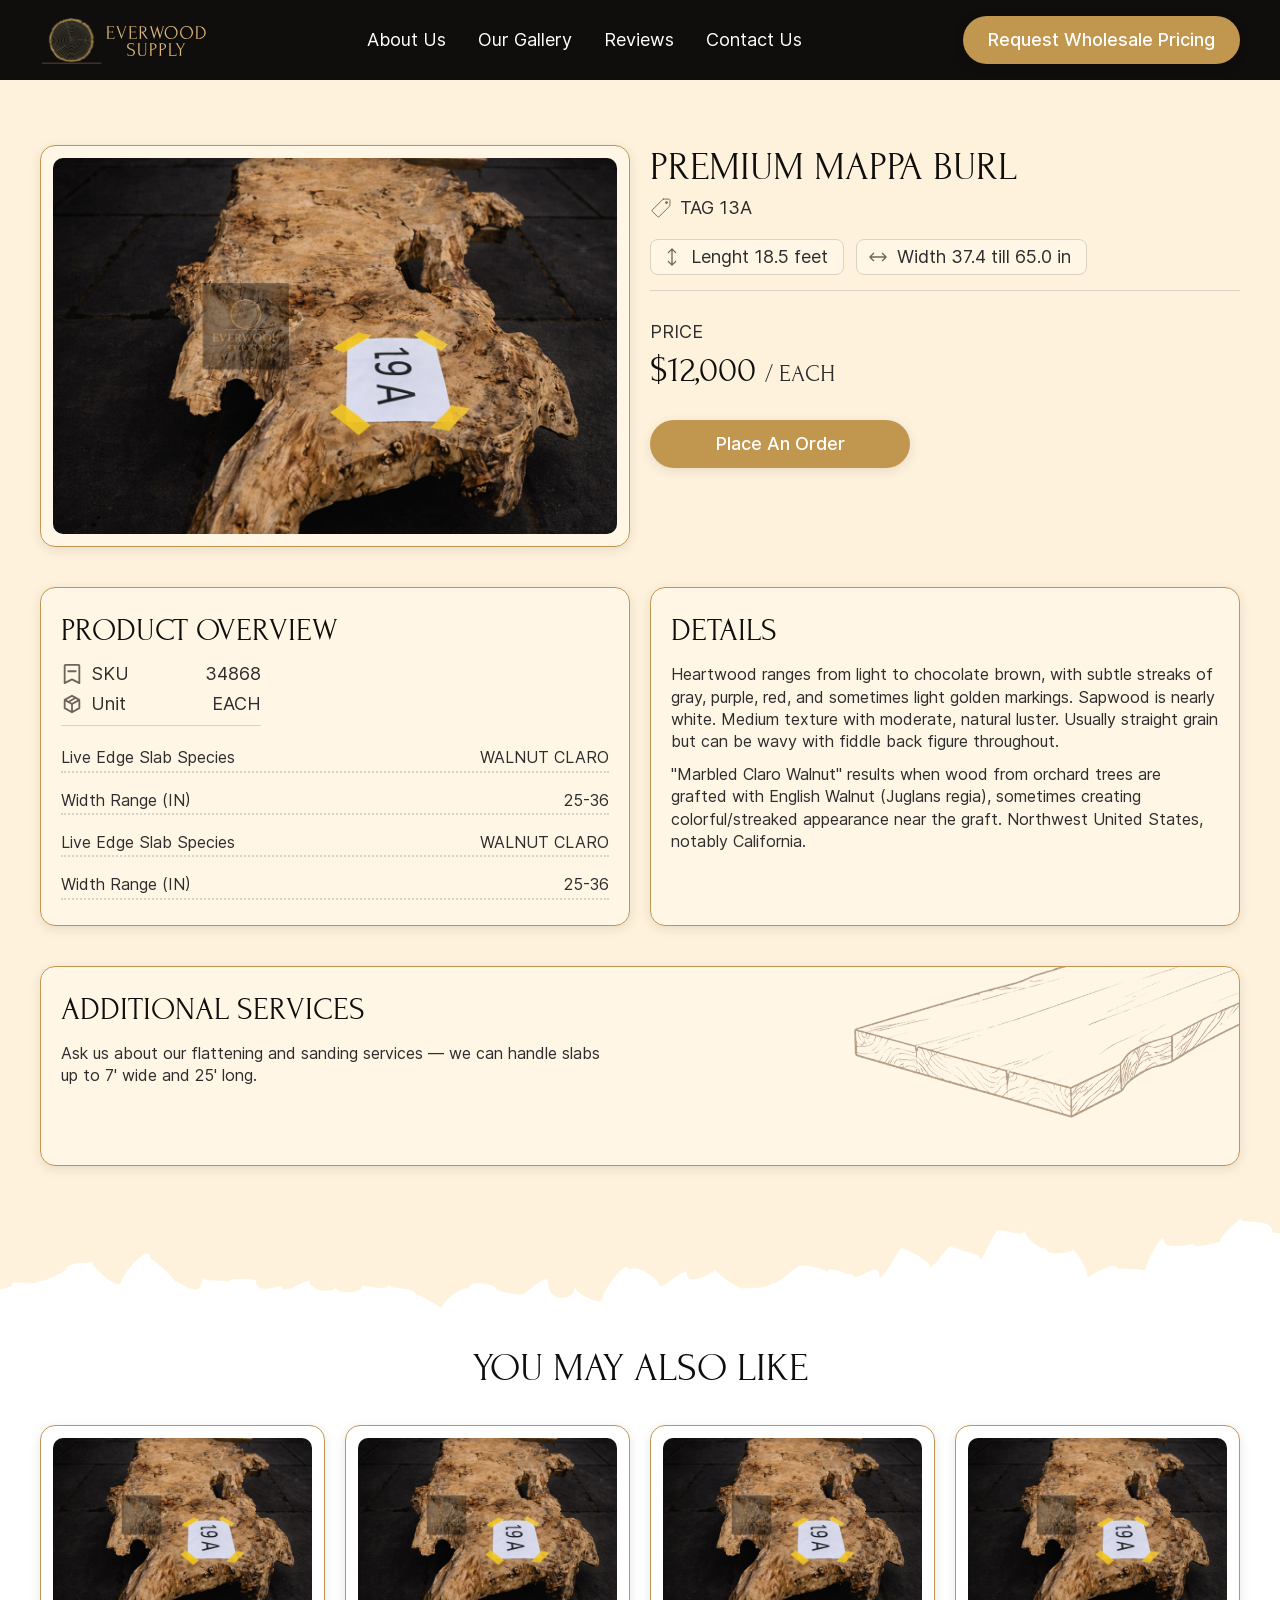
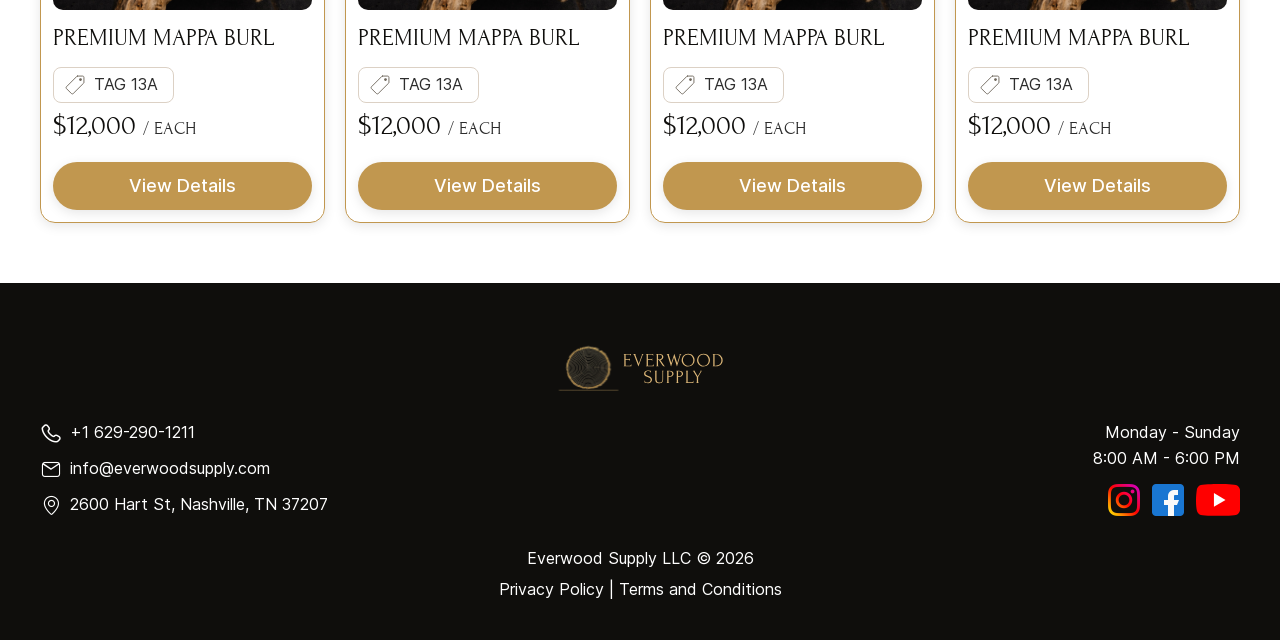
==== page-product.html @ 401f4347 "new-pages" ====
<!DOCTYPE html>
<html lang="en">
<head>
	<meta charset="utf-8">
	<meta name='robots' content='noindex, nofollow' />
	<meta name="viewport" content="width=device-width, initial-scale=1, maximum-scale=1">
	<title>Product - Everwood Supply</title>

	<link rel="stylesheet" href="css/fonts.css">
	<link rel="stylesheet" href="css/icons-font.css">
	<link rel="stylesheet" href="css/swiper-bundle.min.css">
	<link rel="stylesheet" href="css/fancybox.css">
	<link rel="stylesheet" href="css/aos.css">
	<link rel="stylesheet" href="css/main.css">
</head>

<body id="home" class="page single-our_products">
	<div class="wrapper">
		<header class="header">
			<div class="header__container">
				<a href="#home" class="header__logo logo">
					<img src="img/logo-everwood.svg" alt="logo everwood">
				</a>
				<nav class="header__menu menu">
					<ul class="header__menu-list">
						<li class="menu-item">
							<a href="#about">About us</a>
						</li>
						<li class="menu-item">
							<a href="#gallery">Our gallery</a>
						</li>
						<li class="menu-item">
							<a href="#reviews">Reviews</a>
						</li>
						<li class="menu-item">
							<a href="#contacts">Contact us</a>
						</li>
					</ul>
				</nav>
				<div class="header__buttons">
					<a class="header__btn btn scroll-btn" href="#contacts">
						<span class="btn__text">Request Wholesale Pricing</span>
					</a>
				</div>
				<div class="header__mobile-nav">
					<button class="header__mobile-burger">
						<span class="burger__icon"></span>
					</button>
					<nav class="header__mobile-menu mobile-menu">
						<!--<div class="header__mobile-logo">
							<img src="img/logo-mob-white.svg" alt="logo BPA">
						</div>-->
						<ul class="mobile-menu__list">
							<li class="menu-item">
								<a href="#about">About us</a>
							</li>
							<li class="menu-item">
								<a href="#gallery">Our gallery</a>
							</li>
							<li class="menu-item">
								<a href="#reviews">Reviews</a>
							</li>
							<li class="menu-item">
								<a href="#contacts">Contact us</a>
							</li>
						</ul>
						<div class="header__mobile-buttons">
							<a class="mobile__btn btn scroll-btn" href="#contacts">
								<span class="btn__text">Request Wholesale Pricing</span>
							</a>
						</div>
					</nav>
				</div>
			</div>
		</header>

		<main class="main-content">
			<div class="singleprod-sect sect">
				<div class="singleprod__container">
					<div class="singleprod__content">
						<div class="singleprod__img-wrap">
							<a class="singleprod__img" data-fancybox="prod-img" data-src="img/gall-img-01.jpg">
								<img src="img/gall-img-01.jpg" alt="product title">
							</a>
						</div>
						<div class="singleprod__info">
							<h1 class="singleprod__title">Premium Mappa Burl</h1>
							<div class="singleprod__tag">Tag 13A</div>
							<div class="singleprod__sizes">
								<div class="singleprod__size s-lenght">Lenght 18.5 feet</div>
								<div class="singleprod__size s-width">Width 37.4 till 65.0 in</div>
							</div>
							<div class="singleprod__price-wrap">
								<div class="singleprod__price-text">Price</div>
								<div class="singleprod__price h4">$12,000 <span>/ each</span></div>
							</div>
							<div class="singleprod__order">
								<a id="order_btn" class="singleprod__btn btn" data-fancybox data-src="#order__popup">
									<span class="btn__text">Place an order</span>
								</a>
							</div>
							<div class="singleprod__popup hidden">
								<div id="order__popup" class="order-popup">
									FORM <!-- form shortcode-->
								</div>
							</div>
						</div>
					</div>
					<div class="singleprod__addition">
						<div class="singleprod__overview">
							<div class="singleprod__subtitle h3">Product Overview</div>
							<div class="singleprod__overview-top">
								<div class="singleprod__overview-line">
									<div class="singleprod__overview-ttl ic-sku">SKU</div>
									<div class="singleprod__overview-desc">34868</div>
								</div>
								<div class="singleprod__overview-line">
									<div class="singleprod__overview-ttl ic-unit">Unit</div>
									<div class="singleprod__overview-desc">EACH</div>
								</div>
							</div>
							<div class="singleprod__overview-table">
								<div class="singleprod__overview-row">
									<div class="singleprod__overview-col">Live Edge Slab Species</div>
									<div class="singleprod__overview-col">WALNUT CLARO</div>
								</div>
								<div class="singleprod__overview-row">
									<div class="singleprod__overview-col">Width Range (IN)</div>
									<div class="singleprod__overview-col">25-36</div>
								</div>
								<div class="singleprod__overview-row">
									<div class="singleprod__overview-col">Live Edge Slab Species</div>
									<div class="singleprod__overview-col">WALNUT CLARO</div>
								</div>
								<div class="singleprod__overview-row">
									<div class="singleprod__overview-col">Width Range (IN)</div>
									<div class="singleprod__overview-col">25-36</div>
								</div>
							</div>
						</div>
						<div class="singleprod__details">
							<div class="singleprod__subtitle h3">Details</div>
							<div class="singleprod__details-text">
								<p>Heartwood ranges from light to chocolate brown, with subtle streaks of gray, purple, red, and sometimes light golden markings. Sapwood is nearly white. Medium texture with moderate, natural luster. Usually straight grain but can be wavy with fiddle back figure throughout.</p>
								<p>"Marbled Claro Walnut" results when wood from orchard trees are grafted with English Walnut (Juglans regia), sometimes creating colorful/streaked appearance near the graft. Northwest United States, notably California.</p>
							</div>
						</div>
					</div>
					<div class="singleprod__bottom">
						<div class="singleprod__service">
							<div class="singleprod__subtitle h3">Additional Services</div>
							<div class="singleprod__service-text">
								<p>Ask us about our flattening and sanding services — we can handle slabs up to 7' wide and 25' long.</p>
							</div>
						</div>
					</div>
				</div>
				<div class="selection__decor"></div>
			</div>

			<section class="similar-sect sect">
				<div class="similar__container">
					<div class="sect-header">
						<h2 class="sheader__title">You may also like</h2>
						<!--<div class="sheader__desc">
							<p>We work directly with professionals who value authenticity, premium quality, and consistency they can depend on order after order.</p>
						</div>-->
					</div>
					<div class="similar__cards products-grid">
						<div class="similar__card product-card">
							<a class="product-card__img" href="#">
								<img src="img/gall-img-01.jpg" alt="protuct title">
							</a>
							<div class="product-card__title h4">Premium Mappa Burl</div>
							<div class="product-card__info">
								<div class="product-card__tag">Tag 13A</div>
								<div class="product-card__price h4">$12,000 <span>/ each</span></div>
							</div>
							<a class="product-card__btn btn" href="#">
								<span class="btn__text">View Details</span>
							</a>
						</div>
						<div class="similar__card product-card">
							<a class="product-card__img" href="#">
								<img src="img/gall-img-01.jpg" alt="protuct title">
							</a>
							<div class="product-card__title h4">Premium Mappa Burl</div>
							<div class="product-card__info">
								<div class="product-card__tag">Tag 13A</div>
								<div class="product-card__price h4">$12,000 <span>/ each</span></div>
							</div>
							<a class="product-card__btn btn" href="#">
								<span class="btn__text">View Details</span>
							</a>
						</div>
						<div class="similar__card product-card">
							<a class="product-card__img" href="#">
								<img src="img/gall-img-01.jpg" alt="protuct title">
							</a>
							<div class="product-card__title h4">Premium Mappa Burl</div>
							<div class="product-card__info">
								<div class="product-card__tag">Tag 13A</div>
								<div class="product-card__price h4">$12,000 <span>/ each</span></div>
							</div>
							<a class="product-card__btn btn" href="#">
								<span class="btn__text">View Details</span>
							</a>
						</div>
						<div class="similar__card product-card">
							<a class="product-card__img" href="#">
								<img src="img/gall-img-01.jpg" alt="protuct title">
							</a>
							<div class="product-card__title h4">Premium Mappa Burl</div>
							<div class="product-card__info">
								<div class="product-card__tag">Tag 13A</div>
								<div class="product-card__price h4">$12,000 <span>/ each</span></div>
							</div>
							<a class="product-card__btn btn" href="#">
								<span class="btn__text">View Details</span>
							</a>
						</div>
					</div>
				</div>
			</section>
		</main>

		<footer class="footer">
			<div class="footer__container">
				<div class="footer__top">
					<div class="footer__logo">
						<img src="img/logo-everwood.svg" alt="logo everwood">
					</div>
				</div>
				<div class="footer__middle">
					<div class="footer__middle-left">
						<ul class="conts-list">
							<li><span class="_icon-phone"></span><a href="tel:+16292901211">+1 629-290-1211</a></li>
							<li><span class="_icon-email"></span><a href="mailto:info@everwoodsupply.com">info@everwoodsupply.com</a></li>
							<li><span class="_icon-locstion"></span>2600 Hart St, Nashville, TN 37207</li>
						</ul>
					</div>
					<div class="footer__middle-right">
						<div class="footer__wtime">
							<p>Monday - Sunday</p>
							<p>8:00 AM - 6:00 PM</p>
						</div>
						<ul class="soc-list">
							<li class="ins"><a href="#" target="_blank">instagram</a></li>
							<li class="fb"><a href="#" target="_blank">facebook</a></li>
							<li class="yt"><a href="#" target="_blank">youtybe</a></li>
						</ul>
					</div>
				</div>
				<div class="footer__bottom">
					<div class="footer__copy">
					    <p>Everwood Supply LLC © 2026</p>
					    <p><a href="#">Privacy Policy</a> | <a href="#">Terms and Conditions</a></p>
					</div>
				</div>
			</div>

			<div id="scr_top" class="scroll-top">
				<span class="_icon-arrow-top-b"></span>
			</div>
		</footer>
	</div>
	
	<div class="hidden"></div>

	<script src="js/jquery-3.7.1.min.js"></script>
	<script src="js/swiper-bundle.min.js"></script>
	<script src="js/fancybox.umd.js"></script>
	<script src="js/aos.js"></script>
	<script src="js/common.js"></script>	
</body>
</html>
---- css/fonts.css ----
@font-face {
    font-family: 'Forum';
    src: local('Forum'),
        url('../fonts/Forum.woff2') format('woff2');
    font-weight: normal;
    font-style: normal;
	font-display: swap;
}

@font-face {
    font-family: 'Inter';
    src: local('Inter Regular'), local('Inter-Regular'),
        url('../fonts/Inter-Regular.woff2') format('woff2');
    font-weight: normal;
    font-style: normal;
	font-display: swap;
}

@font-face {
    font-family: 'Inter';
    src: local('Inter Italic'), local('Inter-Italic'),
        url('../fonts/Inter-Italic.woff2') format('woff2');
    font-weight: normal;
    font-style: italic;
	font-display: swap;
}

@font-face {
    font-family: 'Inter';
    src: local('Inter Medium'), local('Inter-Medium'),
        url('../fonts/Inter-Medium.woff2') format('woff2');
    font-weight: 500;
    font-style: normal;
	font-display: swap;
}

@font-face {
    font-family: 'Inter';
    src: local('Inter Medium Italic'), local('Inter-MediumItalic'),
        url('../fonts/Inter-MediumItalic.woff2') format('woff2');
    font-weight: 500;
    font-style: italic;
	font-display: swap;
}

@font-face {
    font-family: 'Inter';
    src: local('Inter Bold'), local('Inter-Bold'),
        url('../fonts/Inter-Bold.woff2') format('woff2');
    font-weight: 700;
    font-style: normal;
	font-display: swap;
}

@font-face {
    font-family: 'Inter';
    src: local('Inter Bold Italic'), local('Inter-BoldItalic'),
        url('../fonts/Inter-BoldItalic.woff2') format('woff2');
    font-weight: 700;
    font-style: italic;
	font-display: swap;
}
---- css/icons-font.css ----
@font-face {
  font-family: 'icons_font';
  src:
    url('../fonts/icons_font.ttf?jn0izi') format('truetype'),
    url('../fonts/icons_font.woff?jn0izi') format('woff'),
    url('../fonts/icons_font.svg?jn0izi#icons_font') format('svg');
  font-weight: normal;
  font-style: normal;
  font-display: block;
}

[class^="_icon-"]::before, [class*=" _icon-"]::before {
  /* use !important to prevent issues with browser extensions that change fonts */
  font-family: 'icons_font' !important;
  speak: never;
  font-style: normal;
  font-weight: normal;
  font-variant: normal;
  text-transform: none;
  line-height: 1;

  /* Better Font Rendering =========== */
  -webkit-font-smoothing: antialiased;
  -moz-osx-font-smoothing: grayscale;
}

._icon-arrow-bottom-b:before {
  content: "\e90d";
}
._icon-arrow-left-b:before {
  content: "\e90e";
}
._icon-arrow-right-b:before {
  content: "\e90f";
}
._icon-arrow-top-b:before {
  content: "\e910";
}
._icon-close-icon:before {
  content: "\e90b";
}
._icon-burger-menu3:before {
  content: "\e911";
}
._icon-burger-menu2:before {
  content: "\e90c";
}
._icon-burger-menu:before {
  content: "\e900";
}
._icon-arrow-down-l:before {
  content: "\e901";
}
._icon-arrow-left-l:before {
  content: "\e902";
}
._icon-arrow-right-l:before {
  content: "\e903";
}
._icon-arrow-up:before {
  content: "\e904";
}
._icon-arrow-down:before {
  content: "\e905";
}
._icon-arrow-up-right:before {
  content: "\e906";
}
._icon-checked:before {
  content: "\e907";
}
._icon-locstion:before {
  content: "\e908";
}
._icon-phone:before {
  content: "\e909";
}
._icon-email:before {
  content: "\e90a";
}
---- css/main.css ----
/* Reset */
*,
*::before,
*::after {padding: 0; margin: 0; border: 0; -webkit-box-sizing: border-box; box-sizing: border-box;}
a {text-decoration: none; color: inherit;}
ul, ol, li {list-style: none;}
img {vertical-align: top;}
h1, h2, h3, h4, h5, h6 {font-size: inherit; font-weight: inherit;}
html, body {line-height: 1; overflow-x: hidden;}
textarea, button, input, select {font-family: inherit; font-weight: inherit; font-size: inherit; color: inherit; outline: none;}
button {cursor: pointer; background-color: inherit;}

/* Variables */
:root {
	--body-bgcolor: #FFFFFF;
	--opacity-bg: rgba(255, 255, 255, 0.25);

	--white-color: #FFFFFF;
	--light-color: #FFF2DD;
	--grey-color: #D3D3D3;
	--gray-color: #7C7C7C;
	--dark-color: #2D2D2D;
	--dark-color2: #0F0E0C;
	--brown-color: #DCD1C5;

	--accent-color: #C1974F;
	--accent-color-hover: #999999;

	--error-color: #FF0000;
	--warning-color: #c9970e;
	--success-color: #128b12;

	--border-radius: 15px;
	--box-shadow: 0 3px 12px 0 rgba(0,0,0,0.1);
	--border: 1px solid var(--accent-color);
}

/*-------------START---------------*/
/*---------------------------------*/

::-webkit-input-placeholder {
	opacity: 1;
	color: var(--gray-color);
}
::-moz-placeholder {
	opacity: 1;
	color: var(--gray-color);
}
:-ms-input-placeholder {
	opacity: 1;
	color: var(--gray-color);
}
::-ms-input-placeholder {
	opacity: 1;
	color: var(--gray-color);
}
::placeholder {
	opacity: 1;
	color: var(--gray-color);
}
::selection {
	background-color: var(--accent-color);
	color: var(--white-color);
}

html {
	overflow-x: hidden;
}

body {
	background: var(--body-bgcolor);
	font-family: 'Inter', sans-serif;
	font-size: 16px;
	line-height: 1.4;
	font-weight: 400;
	font-style: normal;
	color: var(--dark-color);
	scroll-behavior: smooth;
	min-width: 340px;
	overflow-x: hidden;
}

h1, .h1, h2, .h2, h3, .h3, h4, .h4, h5, .h5, h6, .h6 {
	display: block;
	font-family: 'Forum', serif;
	font-weight: 400;
	line-height: 1.1;
	text-transform: uppercase;
	color: var(--dark-color2);
	margin: 0;
}

h1, .h1 {
	font-size: 44px;
}

h2, .h2 {
	font-size: 40px;
}

h3, .h3 {
	font-size: 36px;
}

h4, .h4 {
	font-size: 32px;
}

h5, .h5, h6, .h6 {
	font-size: 28px;
}

.txt_page h1, .txt_page .h1 { margin-bottom: 8px;}
.txt_page h2, .txt_page .h2,
.txt_page h3, .txt_page .h3,
.txt_page h4, .txt_page .h4,
.txt_page h5, .txt_page .h5,
.txt_page h6, .txt_page .h6 {
	margin-top: 25px;
	margin-bottom: 8px;
}

b, strong { font-weight: 700; }
i, em { font-style: italic; }

a {
	color: var(--dark-color2);
	transition: all 0.3s ease;
}

a:hover, a:active {
	color: var(--accent-color);
}

img { max-width: 100%; }
video { max-width: 100%; }

p:not(:last-child) {
	margin-bottom: 10px;
}

hr {
	border: none;
	border-top: 1px solid var(--grey-color);
	text-align: center;
	height: 1px;
	margin: 20px auto;
	max-width: 90%;
}

.txt_page ol, .txt_page ol,
.txt_page ul, .txt_page ul {
	margin: 10px 0;
	padding-left: 23px;
}

.txt_page ul li {
	list-style: disc;
}

.txt_page ol li {
	list-style: decimal;
}

blockquote {
	border-left: 4px solid var(--accent-color);
	margin: 0 0 10px;
	padding: 6px 10px;
	font-style: normal;
}

.table-wrap {
	overflow-x: auto;
	width: 100%;
}

table {
	width: 100%;
	border-collapse: collapse;
	border: 1px solid var(--grey-color);
	margin-bottom: 12px;
}

tr, td {
	border: 1px solid var(--grey-color);
	padding: 5px 10px;
	vertical-align: top;
}

.hidden {
	display: none;
}

@media only screen and (max-width: 991.98px) {
	h1, .h1 {font-size: 38px;}
	h2, .h2 {font-size: 34px;}
	h3, .h3 {font-size: 30px;}
	h4, .h4 {font-size: 26px;}
	h5, .h5, h6, .h6 {font-size: 22px;}
}

@media only screen and (max-width: 574.98px) {
	h1, .h1 {font-size: 34px;}
	h2, .h2 {font-size: 30px;}
	h3, .h3 {font-size: 26px;}
	h4, .h4 {font-size: 24px;}
}

/*-------------BUTTONS-------------*/

.btn {
	position: relative;
	display: inline-flex;
	justify-content: center;
	align-items: center;
	gap: 10px;
	padding: 0 25px;
	min-width: 260px;
	background-color: var(--accent-color);
	border: none;
	outline: none;
	border-radius: 24px;
	white-space: nowrap;
	color: var(--white-color);
	height: 48px;
	font-size: 18px;
	font-weight: 500;
	text-transform: capitalize;
	line-height: 1.1;
	box-shadow: var(--box-shadow);
	cursor: pointer;
	transition: all 0.3s ease;
	overflow: hidden;
}

.btn > .btn__icon {
	font-size: 20px;
	line-height: 0;
}

.btn:hover, .btn:active, .button:focus {
	background-color: var(--accent-color-hover);
	color: var(--dark-color2);
}

/*---------Header-Main-Footer---------*/
/*------------------------------------*/

.wrapper {
	position: relative;
	min-height: 100%;
	display: flex;
	flex-direction: column;
	overflow: clip;
}

.wrapper > .main-content {
	flex-grow: 1;
	padding-top: 80px;
}

/*.home .wrapper > .main-content {
	padding-top: 0;
}*/

[class*="__container"] {
	position: relative;
	max-width: 1240px;
	width: 100%;
	padding-left: 20px;
	padding-right: 20px;
	margin: 0 auto;
}

[class*="__container"].c--xl {
	max-width: 1680px;
}

[class*="__container"].no--padding {
	padding-left: 0;
	padding-right: 0;
}

[class*="__container-ff"] {
	position: relative;
	max-width: 100%;
	width: 100%;
	padding: 0;
	margin: 0;
}

.fancybox__container {
	position: fixed;
	max-width: inherit;
	padding-left: inherit;
	padding-right: inherit;
	margin: inherit;
	--fancybox-bg: rgba(0, 0, 0, 0.7);
}

.header {
	position: fixed;
	width: 100%;
	top: 0;
	left: 0;
	z-index: 50;
	height: 80px;
}

.header::before {
	background-color: var(--dark-color2);
	content: '';
	position: absolute;
	top: 0;
	left: 0;
	width: 100%;
	height: 100%;
	z-index: 3;
	transition: all 0.3s ease;
}

/*.header.header--scroll::before {}
.header.open-menu::before {}*/

.header__container {
	display: flex;
	height: 100%;
	align-items: center;
	justify-content: space-between;
	gap: 30px;
}

.header__logo,
.header__menu,
.header__buttons,
.header__mobile-nav {
	position: relative;
}

.header__logo {
	display: inline-block;
	line-height: 0;
	flex: 0 0 166px;
	z-index: 4;
	transition: all 0.3s ease;
}

.header__logo img {
	max-width: 166px;
}

.header__buttons {
	z-index: 4;
}

.header__link {
	font-size: 18px;
	text-transform: capitalize;
	color: var(--white-color);
}

.header__link:hover {
	color: var(--accent-color);
}

.header__menu {
	z-index: 4;
}

.header__menu-list {
	display: flex;
	column-gap: 32px;
	align-items: center;
	flex-wrap: wrap;
}

.header__menu-list .menu-item {
	line-height: 20px;
	font-size: 18px;
	font-weight: 400;
	text-transform: capitalize;
	position: relative;
}

.header__menu-list .menu-item > a {
	color: var(--white-color);
	padding: 2px 0;
	border-bottom: 1px solid transparent;
	display: flex;
	justify-content: center;
	align-items: center;
	gap: 6px;
	transition: all 0.3s ease;
}

.header__menu-list .menu-item.current-menu-item > a {
	color: var(--accent-color);
	border-color: var(--accent-color);
	pointer-events: none;
}

.header__menu-list .menu-item:not(.current-menu-item):hover > a {
	color: var(--accent-color);
	border-color: var(--accent-color);
}

.header__mobile-nav {
	position: relative;
	display: none;
}

.header__mobile-menu {
	display: none;
}

.header__mobile-burger {
	background-color: transparent;
	display: flex;
	align-items: center;
	justify-content: center;
	width: 36px;
	height: 36px;
	margin-right: -5px;
	cursor: pointer;
	position: relative;
	transition: all 0.3s ease;
	overflow: hidden;
	z-index: 4;
}

.burger__icon {
	padding-top: 2px;
	font-size: 24px;
	line-height: 1;
	color: var(--white-color);
}

.header__mobile-burger.active .burger__icon {
	color: var(--grey-color);
}

.burger__icon::before {
	font-family: 'icons_font';
	content: '\e900';
}

.header__mobile-burger.active .burger__icon::before {
	content: '\e90b';
}

/*-----mobile-menu-----*/

.header__mobile-menu {
	flex-direction: column;
	justify-content: center;
	align-items: center;
	gap: 60px;
	position: fixed;
	top: -100%;
	left: 0;
	width: 100%;
	height: 100%;
	background-color: var(--dark-color2);
	overflow: auto;
	padding: 90px 30px 30px;
	transition: all 0.3s;
	z-index: 2;
}

.header__mobile-menu.active {
	top: 0;
}

.mobile-menu__list {
	display: flex;
	flex-direction: column;
	align-items: center;
	gap: 10px;
}

.mobile-menu__list .menu-item {
	position: relative;
	padding: 0;
}

.mobile-menu__list .menu-item > a {
	font-size: 20px;
	font-weight: 400;
	line-height: 1.2;
	text-transform: capitalize;
	color: var(--white-color);
	display: inline-block;
	padding: 7px 0;
}

.mobile-menu__list .menu-item.current-menu-item > a,
.mobile-menu__list .menu-item > a:hover {
	color: var(--accent-color);
}

.mobile-menu__list .menu-item.current-menu-item > a {
	pointer-events: none;
}

/*---end mobile-menu---*/

@media only screen and (max-width: 1199.98px) {
	.header__menu-list {
		column-gap: 26px;
	}
}

@media only screen and (max-width: 1079.98px) {
	.wrapper > .main-content {
		padding-top: 70px;
	}
	.header {
		height: 70px;
	}
	.header__menu,
	.header__buttons {
		display: none;
	}
	.header__buttons.other--pages {
		display: block;
	}
	.header__mobile-nav {
		display: block;
		position: relative;
	}
	.header__mobile-menu {
		display: flex;
	}
}

.footer {
	background-color: var(--dark-color2);
	padding: 60px 0 40px;
	color: var(--white-color);
	font-size: 16px;
	line-height: 1.3;
}

.footer a {
	display: inline-block;
	color: var(--white-color);
}

.footer a:hover {
	color: var(--accent-color);
}

.footer__top,
.footer__middle {
	margin-bottom: 30px;
}

.footer__logo {
	max-width: 166px;
	overflow: hidden;
	line-height: 1;
	margin: 0 auto;
}

.footer__copy {
	text-align: center;
	color: var(--white-color);
}

.footer__copy a {
	color: var(--white-color);
}

.footer__copy a:hover {
	color: var(--accent-color);
}

.footer__middle {
	display: flex;
	gap: 30px;
	justify-content: space-between;
}

.footer__middle-left {
	max-width: 50%;
}

.footer__middle-right {
	max-width: 340px;
	width: 100%;
}

.conts-list {
	display: flex;
	flex-direction: column;
	gap: 12px;
}

.conts-list li {
	display: flex;
	gap: 8px;
}

.conts-list li span {
	display: inline-block;
	font-size: 22px;
	line-height: 1;
}

.footer__wtime {
	width: 100%;
	display: flex;
	flex-direction: column;
	align-items: end;
	gap: 5px;
}

.footer__wtime p {
	margin: 0;
}

.soc-list {
	margin-top: 15px;
	display: flex;
	justify-content: end;
	gap: 12px;
	line-height: 1;
}

.soc-list li > a {
	background-color: transparent;
	background-size: auto 32px;
	background-repeat: no-repeat;
	background-position: 0 0;
	display: inline-block;
	height: 32px;
	width: 32px;
	overflow: hidden;
	text-indent: -99999px;
}

.soc-list li > a:hover {
	opacity: 0.7;
}

.soc-list li.yt > a {
	background-image: url('../img/soc-yt.svg');
	width: 44px;
}

.soc-list li.ins > a {
	background-image: url('../img/soc-insta.svg');
}

.soc-list li.fb > a {
	background-image: url('../img/soc-fb.svg');
}

.scroll-top {
	position: fixed;
	display: flex;
	justify-content: center;
	align-items: center;
	background-color: var(--white-color);
	box-shadow: 0 2px 7px 0 rgba(0,0,0,0.15);
	bottom: 50px;
	right: -100%;
	color: var(--accent-color);
	line-height: 1;
	height: 40px;
	width: 40px;
	border-radius: 20px;
	padding: 3px;
	transition: all 0.8s ease;
	overflow: hidden;
	z-index: 4;
	cursor: pointer;
}

.scroll-top:hover {
	color: var(--dark-color2);
}

.scroll-top.visible {
	right: 20px;
}

.scroll-top > span {
	font-size: 18px;
	line-height: 0;
}

@media only screen and (max-width: 1079.98px) {
	.footer {
		padding-top: 40px;
	}
	.footer__middle {
		flex-direction: column;
		justify-content: center;
		align-items: center;
	}
	.footer__middle-left {
		max-width: 340px;
	}
	.footer__wtime {
		align-items: center;
		text-align: center;
	}
	.soc-list {
		justify-content: center;
	}
	.conts-list {
		align-items: center;
	}
}

/*---------All CSS----------*/
/*--------------------------*/

.sect {
	position: relative;
	padding: 55px 0;
}

.default-sect {
	padding: 60px 0 60px;
}

.default__content-text {
	margin-top: 30px;
}

.content-404 {
	padding: 80px 0;
	text-align: center;
}

.number-404 {
	font-size: 110px !important;
	font-weight: 700;
	line-height: 0.8;
	color: var(--accent-color-hover);
	margin-bottom: 25px;
}

.title-404 {
	font-size: 40px;
	font-weight: 400;
	margin-bottom: 35px !important;
	text-transform: uppercase;
}

.title-404 span {
	display: inline-block;
}

.button-back {
	margin-top: 20px;
	text-align: center;
}

.btn__back,
.btn__404 {
	min-width: 200px;
}

.sect-header {
	max-width: 800px;
	margin: 0 auto 35px;
	text-align: center;
}

.sheader__title {
	font-size: 40px;
	line-height: 1.1;
	color: var(--dark-color2);
}

.sheader__desc {
	max-width: 600px;
	margin-top: 15px;
	margin-left: auto;
	margin-right: auto;
	font-size: 16px;
	color: var(--dark-color);
}

.sheader__desc span,
.sheader__title span {
	color: var(--accent-color);
}

.sect__buttons {
	margin-top: 40px;
	position: relative;
	text-align: center;
}

.carousel__navigation {
	margin-top: 30px;
	display: flex;
	align-items: center;
	justify-content: center;
	gap: 20px;
}

.carousel__pagination {
	display: inline-flex;
	gap: 6px;
	justify-content: center;
	align-items: center;
	width: auto !important;
	min-width: 240px;
}

.carousel__pagination .swiper-pagination-bullet {
	background-color: var(--grey-color);
	width: 8px;
	height: 8px;
	border-radius: 4px;
	margin: 0 !important;
	opacity: 1;
	overflow: hidden;
	transition: all 0.3s ease;
}

.carousel__pagination .swiper-pagination-bullet:hover {
	background-color: var(--gray-color);
}

.carousel__pagination span.swiper-pagination-bullet-active:hover,
.carousel__pagination span.swiper-pagination-bullet-active {
	background-color: var(--accent-color);
	width: 20px;
	opacity: 1;
}

.carousel__btn-prev,
.carousel__btn-next {
	flex-grow: 0;
	flex-shrink: 0;
	display: flex;
	align-items: center;
	justify-content: center;
	width: 36px;
	height: 36px;
	border-radius: 18px;
	border: 2px solid var(--accent-color);
	line-height: 0;
	font-size: 18px;
	color: var(--accent-color);
	text-align: center;
	transition: all 0.3s ease;
	cursor: pointer;
	overflow: hidden;
}

.carousel__btn-prev:hover,
.carousel__btn-next:hover {
	border-color: var(--accent-color-hover);
	color: var(--accent-color-hover);
}

/*----------------------------------*/

.hero-sect {
	height: calc(100vh - 80px);
	min-height: 500px;
	padding-bottom: 190px;
}

.hero-sect::before {
	background-color: rgba(0,0,0,0.65);
	position: absolute;
	content: '';
	display: block;
	width: 100%;
	height: 100%;
	left: 0;
	top: 0;
	z-index: 2;
}

.hero__decor {
	background-color: transparent;
	background-image: url('../img/decor-bottom.svg');
	background-repeat: repeat-x;
	background-position: left bottom;
	background-size: auto 100%;
	position: absolute;
	display: block;
	width: 100%;
	height: 130px;
	left: 0;
	bottom: 0;
	z-index: 3;
}

.hero__bgs {
	position: absolute;
	left: 0;
	top: 0;
	width: 100%;
	height: 100%;
	z-index: 1;
}

.hero__bgs > img {
	width: 100%;
	height: 100%;
	object-fit: cover;
	transition: opacity 1.2s ease;
	opacity: 0;
	position: absolute;
	top: 0;
	left: 0;
}

.hero__bgs > img.active {
	opacity: 1;
}

.hero__container {
	display: flex;
	height: 100%;
	align-items: center;
	justify-content: center;
	z-index: 4;
}

.hero__content {
	max-width: 1000px;
	text-align: center;
	color: var(--light-color);
}

.hero__title {
	font-size: 68px;
	color: var(--white-color);
	text-transform: uppercase;
}

.hero__desc {
	margin-top: 15px;
	color: var(--grey-color);
	font-size: 18px;
}

.hero__desc p:not(:last-child) {
	margin-bottom: 6px;
}

.hero__buttons {
	margin-top: 35px;
}

.about-sect {
	padding-top: 80px;
	background-color: var(--light-color);
}

.about__cards {
	display: flex;
	flex-direction: column;
	gap: 40px;
}

.about__card {
	display: flex;
	align-items: center;
	gap: 40px;
}

.about__card.card-reverse {
	flex-direction: row-reverse;
}

.about__card-col {
	flex: 0 1 50%;
}

.about__card-title {
	font-size: 38px;
}

.about__card-text {
	margin-top: 15px;
}

.about__card-buttons {
	margin-top: 25px;
}

.about__card-img {
	height: 510px;
	position: relative;
	border-radius: var(--border-radius);
	border: var(--border);
	box-shadow: var(--box-shadow);
	overflow: hidden;
}

.about__card-img > img {
	width: 100%;
	height: 100%;
	object-fit: cover;
	pointer-events: none;
}

.built-sect {
	background-color: var(--light-color);
}

.built-carousel .swiper-slide {
	position: relative;
	width: 224px;
	box-sizing: border-box;
	height: auto;
}

.built__card {
	display: flex;
	flex-direction: column;
	gap: 10px;
	align-items: center;
	background-color: var(--opacity-bg);
	padding: 24px 16px 20px;
	border-radius: var(--border-radius);
	border: var(--border);
	box-shadow: var(--box-shadow);
	overflow: hidden;
	height: 100%;
	text-align: center;
	transition: all 0.3s ease;
}

.built__card:hover {
	background-color: rgba(255, 255, 255, 0.9);
}

.built__card-icon {
	flex: 0 0 114px;
	height: 114px;
	overflow: hidden;
}

.built__card-icon > img {
	width: auto;
	height: 100%;
	pointer-events: none;
}

.built__card-title {
	display: flex;
	height: 100%;
	align-items: center;
	font-size: 20px;
}

.selection-sect {
	background-color: var(--light-color);
	padding-bottom: 150px;
}

.selection__decor {
	background-color: var(--white-color);
	background-image: url('../img/decor-top.svg');
	background-repeat: repeat-x;
	background-position: left bottom;
	background-size: auto 100%;
	position: absolute;
	display: block;
	width: 100%;
	height: 130px;
	left: 0;
	bottom: 0;
	z-index: 1;
}

.selection__container {
	z-index: 2;
}

.selection__cards {
	display: flex;
	flex-wrap: wrap;
	gap: 20px;
}

.selection__card {
	flex: 0 1 calc(50% - 10px);
	background-color: var(--opacity-bg);
	border: var(--border);
	border-radius: var(--border-radius);
	box-shadow: var(--box-shadow);
	padding: 12px;
	overflow: hidden;
}

.selection__card-img {
	display: block;
	border-radius: 10px;
	cursor: pointer;
	overflow: hidden;
}

.selection__card-img img {
	transform: scale(1);
	transition: all 0.5s ease;
}

.selection__card-img:hover img {
	transform: scale(1.04);
}

.wholesale-sect {
	padding-bottom: 80px;
}

.wholesale__cards {
	display: grid;
	grid-template-columns: repeat(3, 1fr);
	grid-template-rows: repeat(2, 330px);
	grid-column-gap: 20px;
	grid-row-gap: 20px;
}

.wholesale__card {
	background-color: var(--opacity-bg);
	border: var(--border);
	border-radius: var(--border-radius);
	box-shadow: var(--box-shadow);
	overflow: hidden;
}

.wholesale__card.wcard--text {
	padding: 35px 35px;
	display: flex;
	flex-direction: column;
	justify-content: center;
	transition: all 0.3s ease;
}

.wholesale__card.wcard--text:hover {
	background-color: var(--light-color);
}

.wholesale__card-img {
	position: relative;
	height: 100%;
}

.wholesale__card-img img {
	width: 100%;
	height: 100%;
	object-fit: cover;
}

.wholesale__card-title {
	font-size: 24px;
}

.wholesale__card-text {
	margin-top: 10px;
}

.wholesale__card-text p:not(:last-child) {
	margin-bottom: 6px;
}

.trust-sect {
	padding: 80px 0;
	background-color: var(--light-color);
	background-image: url('../img/bg_trust.jpg');
	background-size: cover;
	background-position: center center;
	background-repeat: no-repeat;
}

.trust__carousel .swiper-slide {
	box-sizing: border-box;
	height: auto;
}

.trust__card {
	background-color: var(--white-color);
	border: var(--border);
	border-radius: var(--border-radius);
	box-shadow: var(--box-shadow);
	padding: 12px;
	overflow: hidden;
	height: 100%;
	transition: all 0.3s ease;
}

.trust__card-video {
	display: block;
	position: relative;
	background-color: var(--dark-color2);
	border-radius: 10px;
	height: 300px;
	cursor: pointer;
	overflow: hidden;
}

.trust__card-video > img {
	position: absolute;
	left: 0;
	right: 0;
	width: 100%;
	height: 100%;
	object-fit: cover;
	transition: all 0.5s ease;
	pointer-events: none;
	opacity: 0.6;
}

.video-play {
	display: block;
	width: 42px;
	height: 42px;
	position: absolute;
	left: 50%;
	top: 50%;
	transform: translate(-50%, -50%) scale(1);
	transition: all 0.5s ease;
	z-index: 1;
}

.trust__card-video:hover > img { opacity: 0.4; }
.trust__card-video:hover .video-play { transform: translate(-50%, -50%) scale(1.05); }

.carousel__navigation.trust--navi {
	display: none;
}

.gallery-sect {
	padding-top: 80px;
}

.reviews__carousel,
.gallery__carousel {
	position: relative;
	overflow: hidden;
	padding: 1px 1px 0;
}

.reviews__carousel .swiper-slide,
.gallery__carousel .swiper-slide {
	position: relative;
	width: calc(100% / 3 - 13.333px);
	box-sizing: border-box;
	height: auto;
}

.gallery__card {
	display: block;
	background-color: var(--gray-color);
	border: var(--border);
	border-radius: var(--border-radius);
	box-shadow: var(--box-shadow);
	overflow: hidden;
	height: 100%;
	cursor: pointer;
}

.gallery__card > img {
	transform: scale(1);
	transition: all 0.5s ease;
}

.gallery__card:hover > img {
	transform: scale(1.04);
}

.reviews__card {
	background-color: var(--white-color);
	padding: 20px 20px;
	border: var(--border);
	border-radius: var(--border-radius);
	box-shadow: var(--box-shadow);
	overflow: hidden;
	height: 100%;
	transition: all 0.3s ease;
}

.reviews__card:hover {
	background-color: var(--light-color);
}

.reviews__card-header {
	display: flex;
	gap: 12px;
	justify-content: space-between;
}

.reviews__card-icon {
	flex: 0 0 24px;
}

.reviews__card-name {
	font-size: 18px;
	font-weight: 500;
	color: var(--dark-color2);
}

.reviews__card-date {
	margin-top: 3px;
	font-size: 16px;
	color: var(--dark-color);
}

.reviews__card-rating {
	margin-top: 14px;
	margin-left: -3px;
	max-width: 118px;
	line-height: 0;
}

.reviews__card-body {
	margin-top: 5px;
	font-size: 16px;
	color: var(--dark-color);
}

.contacts-sect {
	padding-bottom: 80px;
}

.contacts__content {
	display: flex;
	gap: 20px;
}

.contacts__col {
	flex: 0 1 calc(100%/2 - 10px);
}

.contacts__form-wrap {
	position: relative;
	background-color: var(--white-color);
	padding: 18px 20px 20px;
	border: var(--border);
	border-radius: var(--border-radius);
	box-shadow: var(--box-shadow);
	overflow: hidden;
}

.contacts__map {
	position: relative;
	background-color: var(--light-color);
	border: var(--border);
	border-radius: var(--border-radius);
	box-shadow: var(--box-shadow);
	line-height: 0;
	overflow: hidden;
	height: 100%;
}

.contacts__map > iframe {
	width: 100%;
	height: 100%;
}

/*-------------------PAGES-------------------*/

.page-template-page-products .wrapper {
	background-color: var(--light-color);
}

.products-sect.sect {
	padding: 55px 0 60px;
}

.products-grid {
	display: grid;
	grid-template-columns: repeat(4, 1fr);
	row-gap: 30px;
	column-gap: 20px;
}

.product-card {
	display: flex;
	flex-direction: column;
	background-color: var(--opacity-bg);
	border: var(--border);
	border-radius: var(--border-radius);
	box-shadow: var(--box-shadow);
	padding: 12px;
	overflow: hidden;
}

.product-card__img {
	display: block;
	border-radius: 10px;
	cursor: pointer;
	overflow: hidden;
}

.product-card__img img {
	transform: scale(1);
	transition: 0.3s;
}

.product-card__img:hover > img {
	transform: scale(1.03);
}

.product-card__title {
	margin-top: 15px;
	margin-bottom: 15px;
	font-size: 24px;
}

.product-card__info {
	margin-top: auto;
}

.product-card__tag {
	position: relative;
	display: inline-flex;
	align-items: center;
	gap: 8px;
	font-size: 16px;
	font-weight: 400;
	text-transform: uppercase;
	line-height: 1.1;
	color: var(--dark-color);
	height: 36px;
	padding: 0 15px 0 10px;
	border: 1px solid var(--brown-color);
	border-radius: 8px;
	overflow: hidden;
}

.singleprod__tag::before,
.product-card__tag::before {
	background-image: url('../img/icon_pricetag-outline.svg');
	background-size: 100% auto;
	background-position: 0 0;
	background-repeat: no-repeat;
	position: relative;
	content: '';
	display: inline-block;
	width: 22px;
	height: 22px;
	overflow: hidden;
	line-height: 1;
	z-index: 1;
}

.product-card__price {
	margin-top: 8px;
	font-size: 28px;
}

.product-card__price span {
	font-size: 18px;
	color: var(--dark-color);
}

.product-card__btn {
	margin-top: 20px;
	min-width: auto;
}

.singleprod-sect.sect {
	background-color: var(--light-color);
	padding: 65px 0 145px;
}

.singleprod__content {
	display: grid;
	grid-template-columns: repeat(2, 1fr);
	gap: 20px;
}

.singleprod__img-wrap {
	background-color: var(--opacity-bg);
	border: var(--border);
	border-radius: var(--border-radius);
	box-shadow: var(--box-shadow);
	padding: 12px;
}

.singleprod__img {
	display: block;
	border-radius: 10px;
	height: 100%;
	cursor: pointer;
	overflow: hidden;
}

.singleprod__img img {
	width: 100%;
	height: 100%;
	object-fit: cover;
	transform: scale(1);
	transition: all 0.3s ease;
}

.singleprod__img:hover img {
	transform: scale(1.03);
}

.singleprod__info {
	display: flex;
	flex-direction: column;
}

.singleprod__title {
	font-size: 40px;
}

.singleprod__tag {
	margin-top: 8px;
	position: relative;
	display: inline-flex;
	align-items: center;
	gap: 8px;
	font-size: 18px;
	font-weight: 400;
	color: var(--dark-color);
	text-transform: uppercase;
	line-height: 1.1;
}

.singleprod__sizes {
	margin-top: 20px;
	display: flex;
	flex-wrap: wrap;
	gap: 12px;
}

.singleprod__size {
	background-color: var(--opacity-bg);
	position: relative;
	display: inline-flex;
	align-items: center;
	gap: 8px;
	font-size: 18px;
	font-weight: 400;
	line-height: 1.2;
	color: var(--dark-color);
	height: 36px;
	padding: 0 15px 0 10px;
	border: 1px solid var(--brown-color);
	border-radius: 8px;
	overflow: hidden;
}

.singleprod__size::before {
	background-size: 100% auto;
	background-position: 0 0;
	background-repeat: no-repeat;
	position: relative;
	content: '';
	display: inline-block;
	width: 22px;
	height: 22px;
	overflow: hidden;
	line-height: 1;
	z-index: 1;
}

.singleprod__size.s-lenght::before {
	background-image: url('../img/icon_top-bottom.svg');
}

.singleprod__size.s-width::before {
	background-image: url('../img/icon_left-right.svg');
}

.singleprod__price-wrap {
	margin-top: 15px;
	padding: 30px 0;
	border-top: 1px solid var(--brown-color);
	display: flex;
	flex-direction: column;
	gap: 8px;
}

.singleprod__price-text {
	text-transform: uppercase;
	font-size: 18px;
	line-height: 1.2;
}

.singleprod__price {
	font-size: 36px;
}

.singleprod__price span {
	font-size: 24px;
	color: var(--dark-color);
}

/*.singleprod__order {
	margin-top: auto;
}*/

.order-popup.fancybox__content {
	position: relative;
	background-color: var(--white-color);
	padding: 25px 20px 25px;
	border: var(--border);
	border-radius: var(--border-radius);
	box-shadow: var(--box-shadow);
}

.singleprod__addition {
	margin-top: 40px;
	display: grid;
	grid-template-columns: repeat(2, 1fr);
	gap: 20px;
}

.singleprod__bottom,
.singleprod__overview,
.singleprod__details {
	position: relative;
	background-color: var(--opacity-bg);
	padding: 25px 20px 25px;
	border: var(--border);
	border-radius: var(--border-radius);
	box-shadow: var(--box-shadow);
}

.singleprod__subtitle {
	font-size: 32px;
	margin-bottom: 15px;
}

.singleprod__overview-top {
	display: inline-flex;
	flex-direction: column;
	gap: 8px;
	min-width: 200px;
	padding-bottom: 10px;
	border-bottom: 1px solid var(--brown-color);
}

.singleprod__overview-line {
	font-size: 18px;
	line-height: 1.2;
	color: var(--dark-color);
	display: flex;
	gap: 30px;
	justify-content: space-between;
}

.singleprod__overview-ttl {
	display: flex;
	gap: 8px;
	position: relative;
	align-items: center;
}

.singleprod__overview-ttl::before {
	background-size: 100% auto;
	background-position: 0 0;
	background-repeat: no-repeat;
	position: relative;
	content: '';
	display: inline-block;
	width: 22px;
	height: 22px;
	overflow: hidden;
	line-height: 1;
	z-index: 1;
}

.singleprod__overview-ttl.ic-sku::before {
	background-image: url('../img/icon_park-outline.svg');
}

.singleprod__overview-ttl.ic-unit::before {
	background-image: url('../img/icon_tabler_package.svg');
}

.singleprod__overview-table {
	margin-top: 20px;
	display: flex;
	flex-direction: column;
	gap: 16px;
}

.singleprod__overview-row {
	display: flex;
	gap: 20px;
	justify-content: space-between;
	padding-bottom: 2px;
	border-bottom: 2px dotted var(--brown-color);
}

.singleprod__overview-col:last-child {
	text-align: right;
}

.singleprod__bottom {
	margin-top: 40px;
	background-image: url('../img/decor-wood.png');
	background-size: 400px auto;
	background-position: top -5px right -5px;
	background-repeat: no-repeat;
	min-height: 200px;
}

.singleprod__service {
	max-width: 560px;
}

.similar-sect.sect {
	padding: 35px 0 60px;
}

/*-------------------------------------------*/
/*------------------MEDIA--------------------*/

@media only screen and (min-width: 767.99px) {
	.trust__carousel .swiper-wrapper {
		flex-wrap: wrap;
		gap: 20px;
	}
	.trust__carousel .swiper-slide {
		flex: 0 1 calc(50% - 10px);
	}
}

@media only screen and (max-width: 1199.98px) {
	[data-aos] {
		opacity: 1 !important;
		transform: none !important;
	}
	.sect {
		padding: 50px 0;
	}
	.sect-header {
		margin-bottom: 30px;
	}
	.singleprod__title,
	.sheader__title {
		font-size: 36px;
	}
	.sheader__desc {
		margin-top: 10px;
	}
	.sect__buttons {
		margin-top: 30px;
	}
	.hero__title {
		font-size: 62px;
	}
	.hero-sect {
		padding-bottom: 170px;
	}
	.selection__decor,
	.hero__decor {
		background-position: 20% 100%;
		height: 100px;
	}
	.singleprod-sect.sect,
	.selection-sect {
		padding-bottom: 120px;
	}
	.wholesale__card-title {
		font-size: 22px;
	}
	.trust__card-video {
		height: 280px;
	}
	.products-grid {
		grid-template-columns: repeat(3, 1fr);
	}
}

@media only screen and (max-width: 1079.98px) {
	.hero-sect {
		height: calc(100vh - 70px);
	}
	.reviews__carousel .swiper-slide,
	.gallery__carousel .swiper-slide {
		width: calc(100% / 2 - 10px);
	}
}

@media only screen and (max-width: 991.98px) {
	.singleprod__title,
	.sheader__title {
		font-size: 32px;
	}
	.hero__title {
		font-size: 56px;
	}
	.hero__desc {
		font-size: 16px;
	}
	.about-sect {
		padding-top: 60px;
	}
	.about__cards {
		gap: 50px;
	}
	.about__card,
	.about__card.card-reverse {
		flex-direction: column;
		align-items: inherit;
		gap: 25px;
	}
	.about__card-col {
		flex: 0 1 100%;
		width: 100%;
	}
	.about__card-text {
		margin-top: 10px;
	}
	.about__card-title {
		font-size: 32px;
	}
	.about__card-buttons {
		margin-top: 20px;
	}
	.trust__card,
	.selection__card {
		padding: 8px;
	}
	.wholesale__cards {
		grid-template-columns: repeat(2, 1fr);
		grid-template-rows: repeat(3, 300px);
	}
	.contacts-sect,
	.wholesale-sect {
		padding-bottom: 65px;
	}
	.trust-sect {
		padding: 65px 0;
	}
	.trust__card-video {
		height: 260px;
	}
	.gallery-sect {
		padding-top: 65px;
	}
	.singleprod__subtitle {
		font-size: 26px;
	}
	.singleprod__content {
		grid-template-columns: 1fr;
		gap: 25px;
	}
	.singleprod__bottom {
		background-size: 220px auto;
		min-height: 120px;
	}
}

@media only screen and (max-width: 859.98px) {
	.selection__cards {
		flex-direction: column;
		flex-wrap: nowrap;
	}
	.selection__card {
		flex: 0 1 100%;
		width: 100%;
	}
	.wholesale__card.wcard--text {
		padding: 25px;
	}
	.contacts__content {
		flex-direction: column;
	}
	.contacts__col {
		flex: 0 1 100%;
		width: 100%;
	}
	.contacts__map {
		height: 420px;
	}
	.products-grid {
		grid-template-columns: repeat(2, 1fr);
	}
	.singleprod__addition {
		grid-template-columns: 1fr;
	}
}

@media only screen and (max-width: 767.98px) {
	.selection__decor,
	.hero__decor {
		background-position: 22% 100%;
		height: 80px;
	}
	.selection-sect {
		padding-bottom: 100px;
	}
	.about__card-img {
		height: 460px;
	}
	.carousel__navigation.trust--navi {
		display: flex;
	}
	.trust-sect .sect__buttons {
		display: none;
	}
	.reviews__carousel .swiper-slide,
	.gallery__carousel .swiper-slide {
		width: 100%;
	}
}

@media only screen and (max-width: 599.98px) {
	.carousel__pagination {
		display: none;
	}
	.sheader__title {
		font-size: 30px;
	}
	.hero__title {
		font-size: 50px;
	}
	.about-sect {
		padding-top: 50px;
	}
	.about__card-img {
		height: 360px;
	}
	.about__card-title {
		font-size: 28px;
	}
	.wholesale__card-title {
		font-size: 20px;
	}
	.wholesale__cards {
		display: flex;
		flex-direction: column;
		gap: 20px;
	}
	.wholesale__card.wcard--text {
		padding: 20px;
	}
	.products-grid {
		grid-template-columns: 1fr;
	}
	.singleprod__bottom {
		background-size: 160px auto;
	}
}

@media only screen and (max-width: 479.98px) {
	.about__card-buttons {
		text-align: center;
	}
	.about__card-img {
		height: 280px;
	}
	.trust__card-video {
		height: 220px;
	}
	.singleprod__btn {
		width: 100%;
	}
	.singleprod__overview-top {
		width: 100%;
	}
}
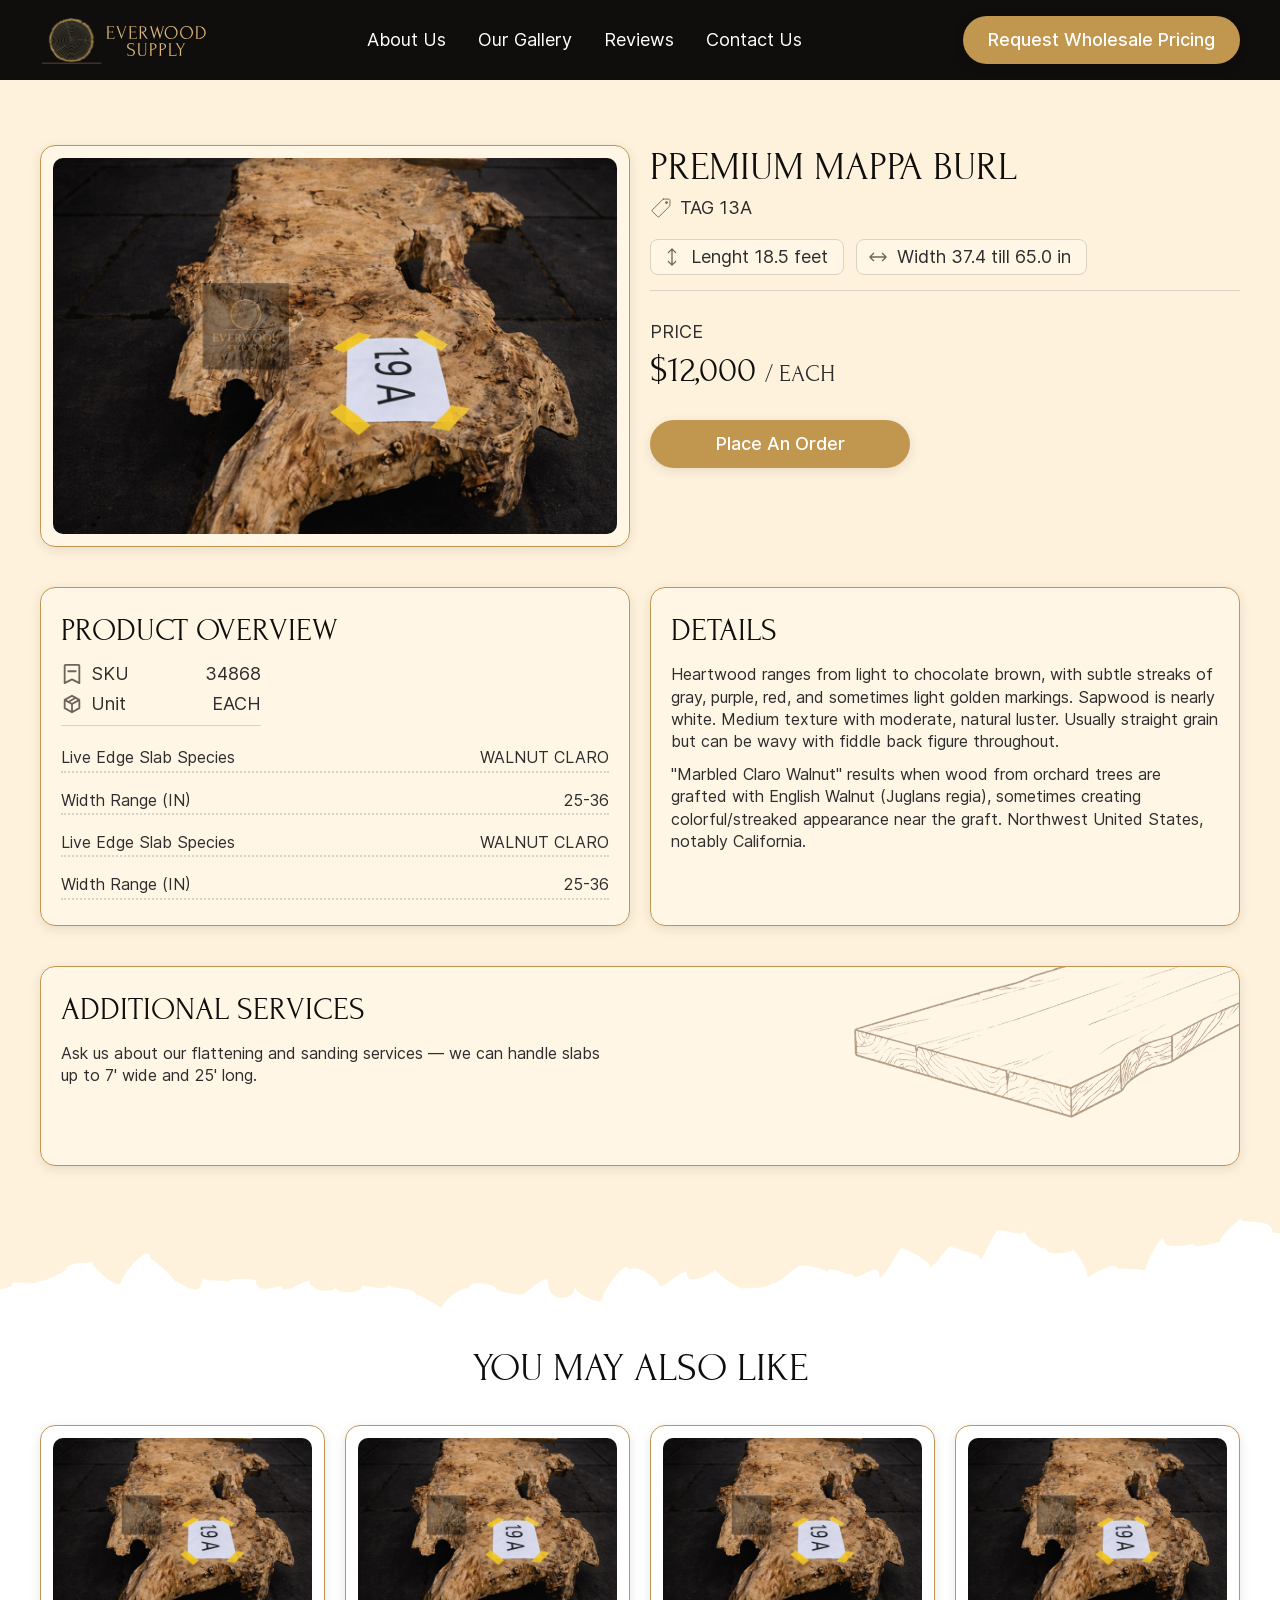
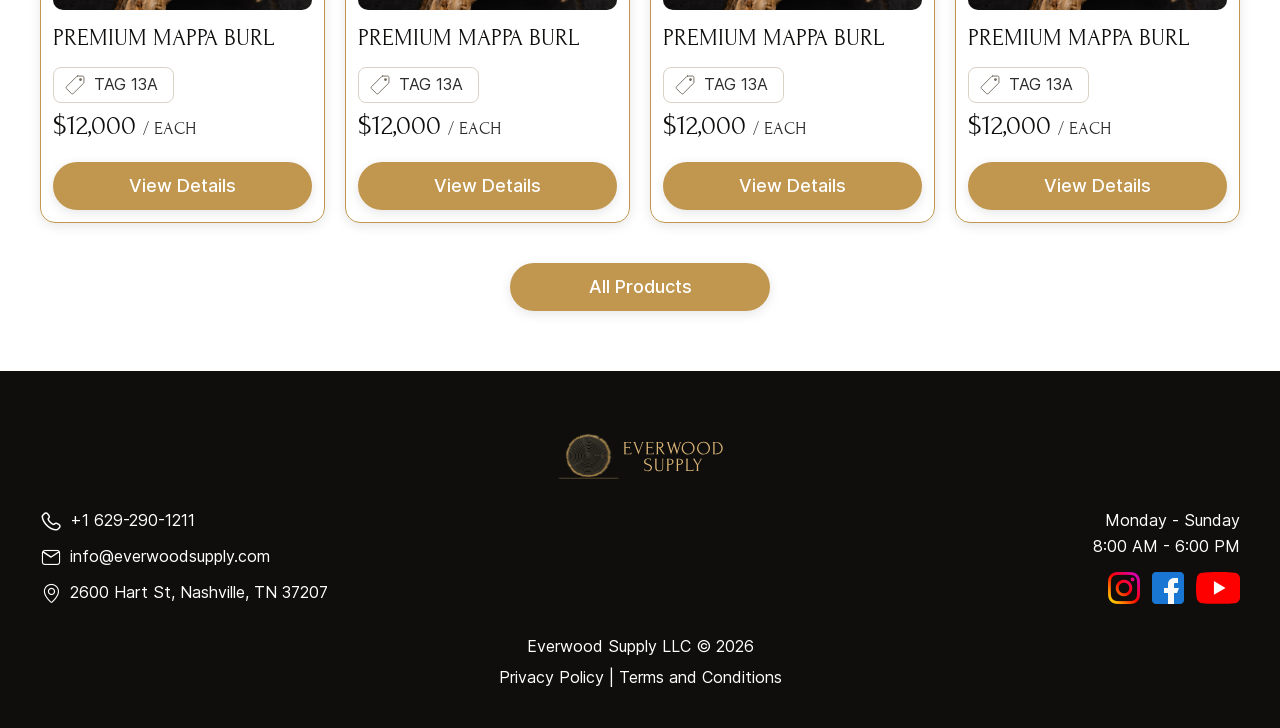
==== commit a5730ac1: "fix-2" ====
--- a/page-product.html
+++ b/page-product.html
@@ -220,6 +220,11 @@
 							</a>
 						</div>
 					</div>
+					<div class="sect__buttons">
+						<a class="sect__btn btn" href="#">
+							<span class="btn__text">All products</span>
+						</a>
+					</div>
 				</div>
 			</section>
 		</main>
